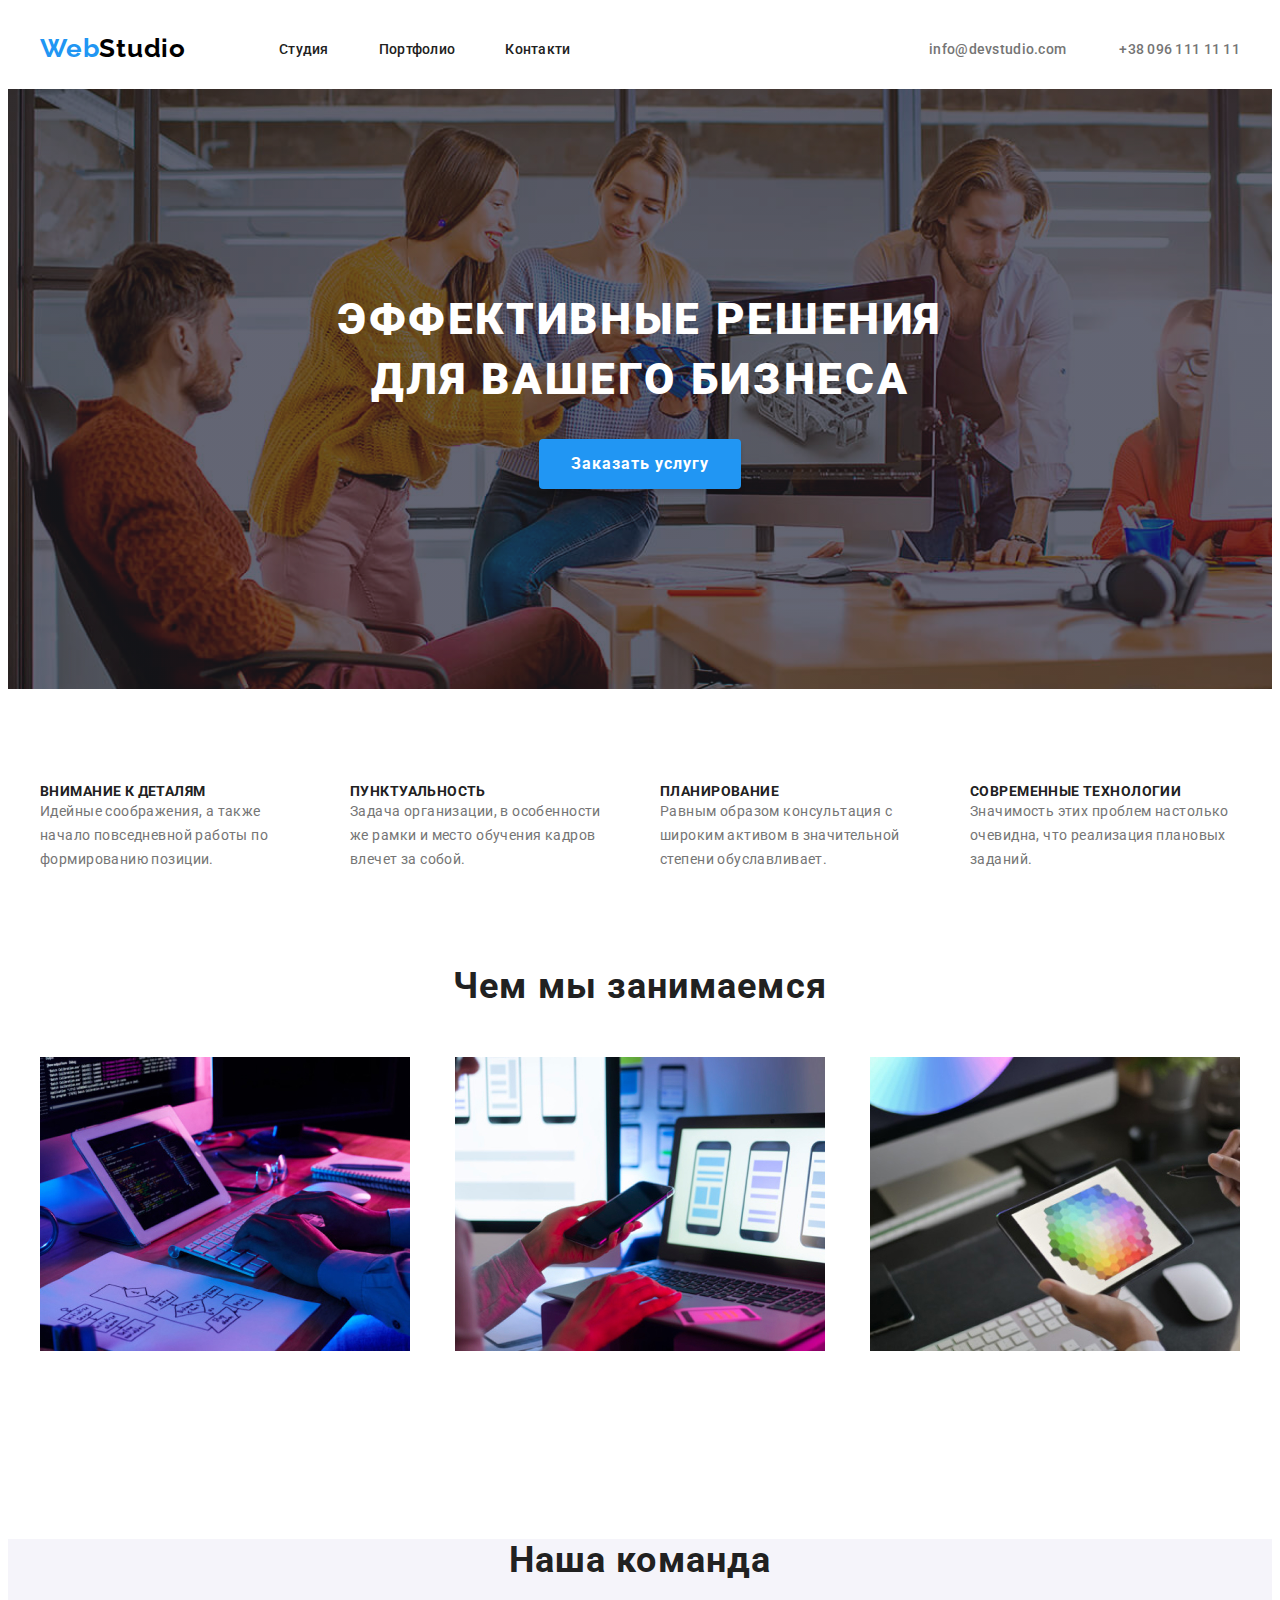
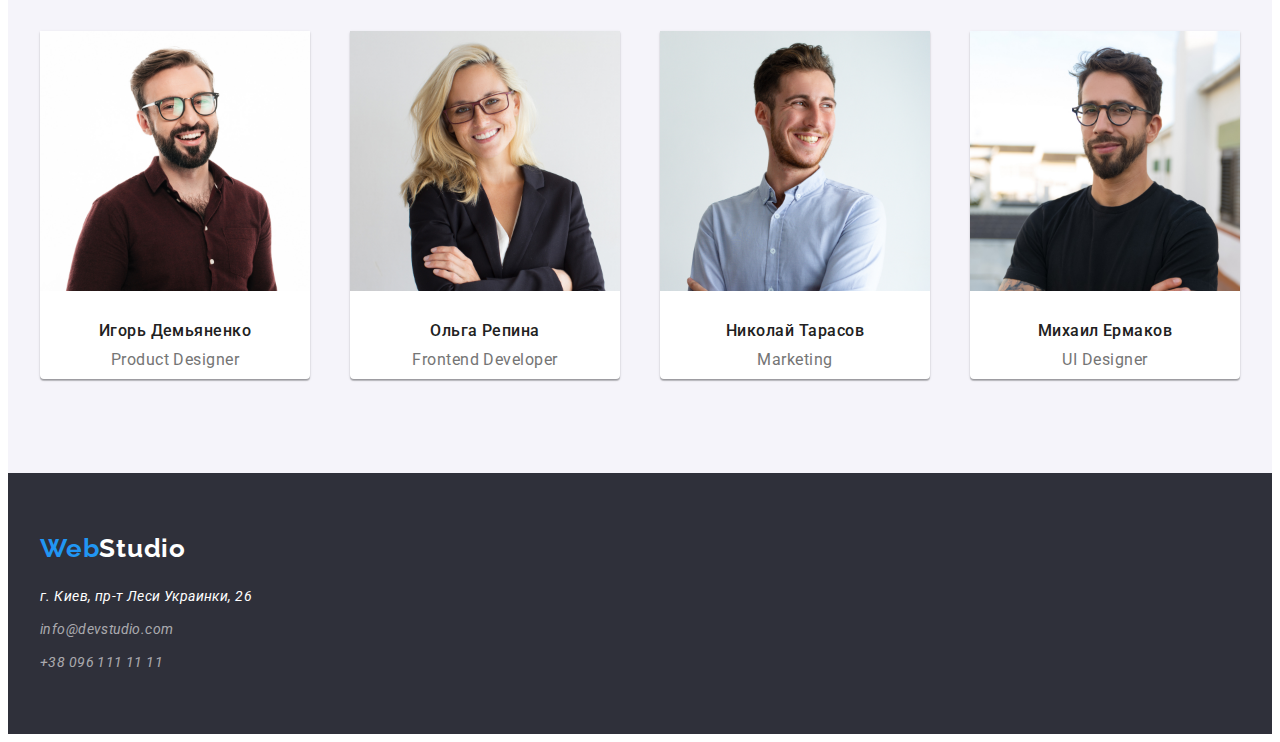
==== index.html @ cb195634 "start" ====
<!DOCTYPE html>
<html lang="ru">
  <head>
    <meta charset="UTF-8" />
    <meta http-equiv="X-UA-Compatible" content="IE=edge" />
    <meta name="viewport" content="width=device-width, initial-scale=1.0" />
    <link rel="preconnect" href="https://fonts.googleapis.com" />
    <link rel="preconnect" href="https://fonts.gstatic.com" crossorigin />
    <link
      href="https://fonts.googleapis.com/css2?family=Raleway:wght@700&family=Roboto:wght@400;500;700;900&display=swap"
      rel="stylesheet"
    />
    <link
      rel="stylesheet"
      href="https://cdnjs.cloudflare.com/ajax/libs/modern-normalize/1.1.0/modern-normalize.min.css"
      integrity="sha512-wpPYUAdjBVSE4KJnH1VR1HeZfpl1ub8YT/NKx4PuQ5NmX2tKuGu6U/JRp5y+Y8XG2tV+wKQpNHVUX03MfMFn9Q=="
      crossorigin="anonymous"
      referrerpolicy="no-referrer"
    />
    <link rel="stylesheet" href="./сss/style.css" />

    <title>WebStudio</title>
  </head>
  <body>
    <header class="header">
      <!--шапка-->
      <div class="container header-container">
        <a class="link logo-header" href="./">Web<span class="logo-header-txt">Studio</span></a>
        <nav class="nav">
          <ul class="header-list list">
            <li class="header-item"><a class="link header-link" href="">Студия</a></li>
            <li class="header-item">
              <a class="link header-link" href="./portfolio.html">Портфолио</a>
            </li>
            <li class="header-item"><a class="link header-link" href="">Контакти</a></li>
          </ul>
        </nav>
        <div class="header-contact">
          <a class="link contact-link" href="mailto:info@devstudio.com">info@devstudio.com</a>
          <a class="link contact-link header-tel" href="tel:+380961111111">+38 096 111 11 11</a>
        </div>
      </div>
    </header>

    <main>
      <section class="hero-section">
        <div class="container hero-conteiner">
          <!--Секция герой-->
          <div class="hero">
            <h1 class="hero-title">Эффективные решения для вашего бизнеса</h1>
            <button class="hero-btn" type="button">Заказать услугу</button>
          </div>
        </div>
      </section>
      <section class="benefits">
        <div class="container">
          <h2 class="title-none">Наши преймущества</h2>
          <ul class="list benefits-list">
            <li class="benefits-item">
              <h3 class="benefits-title">Внимание к деталям</h3>
              <p class="benefits-text">
                Идейные соображения, а также начало повседневной работы по формированию позиции.
              </p>
            </li>
            <li class="benefits-item">
              <h3 class="benefits-title">Пунктуальность</h3>
              <p class="benefits-text">
                Задача организации, в особенности же рамки и место обучения кадров влечет за собой.
              </p>
            </li>
            <li class="benefits-item">
              <h3 class="benefits-title">Планирование</h3>
              <p class="benefits-text">
                Равным образом консультация с широким активом в значительной степени обуславливает.
              </p>
            </li>
            <li class="benefits-item">
              <h3 class="benefits-title">Современные технологии</h3>
              <p class="benefits-text">
                Значимость этих проблем настолько очевидна, что реализация плановых заданий.
              </p>
            </li>
          </ul>
        </div>
      </section>
      <section class="work">
        <div class="container">
          <h2 class="work-title">Чем мы занимаемся</h2>
          <ul class="list work-list">
            <li class="work-item">
              <img
                class="work-img"
                src="./images/img1.jpg"
                alt="Человек пишет код в vccode"
                width="370"
              />
            </li>
            <li class="work-item">
              <img
                class="work-img"
                src="./images/img2.jpg"
                alt="Человек разрабатывает приложение на мобильный"
                width="370"
              />
            </li>
            <li class="work-item">
              <img
                class="work-img"
                src="./images/img3.jpg"
                alt="Работа с фильтрами текста на планшете"
                width="370"
              />
            </li>
          </ul>
        </div>
      </section>
      <section class="team-section">
        <div class="container">
          <div class="team">
            <h2 class="team-title">Наша команда</h2>
            <ul class="list team-list">
              <li class="team-item">
                <img
                  class="team-img"
                  src="./images/developer1.jpg"
                  alt="фото разработчика Игоря Демяненко"
                  width="270"
                />
                <h3 class="team-name">Игорь Демьяненко</h3>
                <p class="team-text" lang="en">Product Designer</p>
              </li>
              <li class="team-item">
                <img
                  class="team-img"
                  src="./images/developer2.jpg"
                  alt="фото разработчика Ольга Репина"
                  width="270"
                />
                <h3 class="team-name">Ольга Репина</h3>
                <p class="team-text" lang="en">Frontend Developer</p>
              </li>
              <li class="team-item">
                <img
                  class="team-img"
                  src="./images/developer3.jpg"
                  alt="фото разработчика Николай Тарасов"
                  width="270"
                />
                <h3 class="team-name">Николай Тарасов</h3>
                <p class="team-text" lang="en">Marketing</p>
              </li>
              <li class="team-item">
                <img
                  class="team-img"
                  src="./images/developer4.jpg"
                  alt="фото разработчика Михаил Ермаков"
                  width="270"
                />
                <h3 class="team-name">Михаил Ермаков</h3>
                <p class="team-text" lang="en">UI Designer</p>
              </li>
            </ul>
          </div>
        </div>
      </section>
    </main>

    <footer class="footer">
      <!--Подвал-->

      <div class="container footer-section">
        <a class="link logo-footer" href="./">Web<span class="logo-footer-txt">Studio</span></a>
        <address class="footer-address">
          <ul class="list">
            <li class="footer-item">
              <a class="link footer-address" href="https://goo.gl/maps/eRhtbeqoYX9sedARA"
                >г. Киев, пр-т Леси Украинки, 26</a
              >
            </li>
            <li class="footer-item">
              <a class="link footer-contact-link" href="">info@devstudio.com</a>
            </li>
            <li class="footer-item">
              <a class="link footer-contact-link" href="tel:+380961111111">+38 096 111 11 11</a>
            </li>
          </ul>
        </address>
      </div>
    </footer>
  </body>
</html>
---- сss/style.css ----
/* Змінні старт */
:root {
    /* fonts */
    --main-font: "roboto";
    --logo-font: "Raleway";
    /* text colors */

    --black-color-txt: #000000;
    --accent-color-txt: #2196F3;
    --main-color-txt: #757575;
    --white-color-txt: #FFFFFF;
    --second-color-txt: #212121;

    /* bg colors */
    --dark-bg-color: #2F303A;
    --light-bg-color: #F5F4FA;

    /* others */
--gradient-hero: rgba(47, 48, 58, 0.4);
}


/* Змінні стоп */


body {
    font-family: var(--main-font), sans-serif;
    font-size: 14px;
    line-height: calc(24/14);
    color: #757575;
}

h1,
h2,
h3,
h4,
p {
    margin: 0;
}

img {
    display: block;
    max-width: 100%;
    height: auto;

}


/* common style start */
.container {
    max-width: 1200px;
    padding-left: 15px;
    padding-right: 15px;
    margin-left: auto;
    margin-right: auto;

    /* outline: 1px solid red; */
}

.link {
    text-decoration: none;
}

.list {
    list-style: none;
    margin: 0;
    padding: 0;
}

/* common style end */

/* logo */
.logo-header {
    font-family: var(--logo-font);
    font-style: normal;
    font-weight: 700;
    font-size: 26px;
    line-height: calc(31/26);
    letter-spacing: 0.03em;
    color: var(--accent-color-txt);
    margin-right: 93px;
    padding-top: 25px;
    padding-bottom: 25px;
    ;
}

.logo-header-txt {
    color: var(--black-color-txt);
}



/* header */


.header-link {
    font-weight: 500;
    font-size: 14px;
    line-height: calc(16/14);
    letter-spacing: 0.02em;
    color: var(--second-color-txt);
}

.header-link:hover,
.header-link:focus {
    color: var(--accent-color-txt);
    cursor: pointer;
}

.contact-link {
    font-weight: 500;
    font-size: 14px;
    line-height: calc(16/14);
    letter-spacing: 0.02em;
    color: var(--main-color-txt);
}

.contact-link:hover,
.contact-link:focus {
    color: var(--accent-color-txt);
}

.header-container {
    display: flex;
    align-items: center;

}

.header-list {
    display: flex;
    padding-left: 0;
}

.header-item:not(:last-child) {
    margin-right: 50px;
}

.header-contact {
    margin-left: auto;
}

.header-tel {
    margin-left: 50px;
}

/* hero */
.hero-section {
   background-image: linear-gradient(var(--gradient-hero), var(--gradient-hero)),
   url("../images/hero-bg.png")
}



.hero {
    display: flex;
    flex-direction: column;
    align-items: center;
    padding-top: 200px;
    padding-bottom: 200px;

}

.hero-title {
    font-weight: 900;
    font-size: 44px;
    line-height: calc(60/44);
    text-align: center;
    letter-spacing: 0.06em;
    text-transform: uppercase;
    color: #FFFFFF;
    width: 696px;
    padding-bottom: 30px;
}

.hero-btn {
    font-family: inherit;
    font-weight: 700;
    font-size: 16px;
    line-height: calc(30/16);
    display: flex;
    align-items: center;
    text-align: center;
    letter-spacing: 0.06em;
    color: var(--white-color-txt);
    background-color: var(--accent-color-txt);
    box-shadow: 0px 4px 4px rgba(0, 0, 0, 0.15);
    border-radius: 4px;
    cursor: pointer;
    padding: 10px 32px;
    border: none;
}

.hero-btn:hover,
.hero-btn:focus {
    background: #188CE8;
}

/* benefits section */

.title-none {
    display: none;
}

.benefits-title {
    font-weight: 700;
    font-size: 14px;
    line-height: calc(16/14);
    letter-spacing: 0.03em;
    text-transform: uppercase;
    color: var(--second-color-txt);
}

.benefits-text {
    font-weight: 400;
    font-size: 14px;
    line-height: calc(24/14);
    letter-spacing: 0.03em;
    color: var(--main-color-txt);
}

.benefits-list {
    display: flex;
    padding-top: 94px;
    padding-bottom: 94px;
    justify-content: space-between;
}

.benefits-item {
    max-width: 270px;


}

/* section work */

.work-title {
    font-weight: 700;
    font-size: 36px;
    line-height: calc(42/36);
    text-align: center;
    letter-spacing: 0.03em;
    color: var(--second-color-txt);
    padding-bottom: 50px;
}

.work-list {
    display: flex;
    justify-content: space-between;
}

.work {
    margin-bottom: 188px;
}




/* team */


.team-section {
    background-color: var(--light-bg-color);

}

.team-item {
    background: var(--white-color-txt);
    box-shadow: 0px 1px 3px rgba(0, 0, 0, 0.12), 0px 1px 1px rgba(0, 0, 0, 0.14), 0px 2px 1px rgba(0, 0, 0, 0.2);
    border-radius: 0px 0px 4px 4px;
}

.team-title {
    font-weight: 700;
    font-size: 36px;
    line-height: calc(42/36);
    text-align: center;
    letter-spacing: 0.03em;
    color: var(--second-color-txt);
    margin-top: 94px;
    margin-bottom: 50px;
}

.team-name {
    font-weight: 500;
    font-size: 16px;
    line-height: calc(19/16);
    text-align: center;
    letter-spacing: 0.03em;
    color: var(--second-color-txt);
    margin-bottom: 10px;
}



.team-text {
    font-weight: 400;
    font-size: 16px;
    line-height: calc(19/16);
    text-align: center;
    letter-spacing: 0.03em;
    color: var(--main-color-txt);
    margin-bottom: 10px;
}

.team-list {
    display: flex;
    justify-content: space-between;
    padding-bottom: 94px;
}

.team-img {
    margin-bottom: 30px;
}


/* footer */
.footer {
    background-color: var(--dark-bg-color)
}

.footer-section {
    background-color: var(--dark-bg-color);
    display: flex;
    flex-direction: column;
    width: 100%;
}

.logo-footer-txt {
    color: var(--white-color-txt);

}

.logo-footer {
    font-family: var(--logo-font);
    font-weight: 700;
    font-size: 26px;
    line-height: calc(31/26);
    letter-spacing: 0.03em;
    color: var(--accent-color-txt);
    padding-top: 60px;
    padding-bottom: 20px;
}

.footer-address {
    font-weight: 400;
    font-size: 14px;
    line-height: calc(24/14);
    letter-spacing: 0.03em;
    color: var(--white-color-txt);
    padding-bottom: 60px;
}

.footer-contact-link {
    font-weight: 400;
    font-size: 14px;
    line-height: calc(24/14);
    letter-spacing: 0.03em;
    color: rgba(255, 255, 255, 0.6);
}

.footer-item:not(:last-child) {
    margin-bottom: 9px;
}

/* btn */

.btn-portf {
    font-family: inherit;
    font-weight: 500;
    font-size: 16px;
    line-height: calc(26/16);
    text-align: center;
    letter-spacing: 0.03em;
    color: var(--second-color-txt);
    cursor: pointer;
    border: none;
    background: var(--light-bg-color);
    border-radius: 4px;
    padding: 6px 22px;
}

.btn-portf:hover,
.btn-portf:focus {
    background-color: var(--accent-color-txt);
    color: var(--white-color-txt);
    box-shadow: 0px 3px 1px rgba(0, 0, 0, 0.1), 0px 1px 2px rgba(0, 0, 0, 0.08), 0px 2px 2px rgba(0, 0, 0, 0.12);
}

/* portfolio section */

.portf-title {
    font-weight: 700;
    font-size: 18px;
    line-height: calc(36/18);
    letter-spacing: 0.06em;
    color: var(--second-color-txt);
}

.portf-text {
    font-weight: 400;
    font-size: 16px;
    line-height: calc(30/16);
    letter-spacing: 0.03em;
    color: var(--main-color-txt);
}

.menu-btn-list {
    display: flex;
    justify-content: center;
    margin-top: 99px;
    margin-bottom: 50px;
}

.menu-btn-item:not(:last-child) {
    margin-right: 8px;
}

.portf-list {
    display: flex;
    flex-wrap: wrap;
    justify-content: space-between;
    row-gap: 29px;
    margin-bottom: 94px;
}

.portf-item:hover,
.portf-item:focus {
    background: #FFFFFF;
    border: 1px solid #EEEEEE;
    box-shadow: 0px 1px 1px rgba(0, 0, 0, 0.12), 0px 4px 4px rgba(0, 0, 0, 0.06), 1px 4px 6px rgba(0, 0, 0, 0.16);
}

.portf-img {
    max-width: 100%;
}
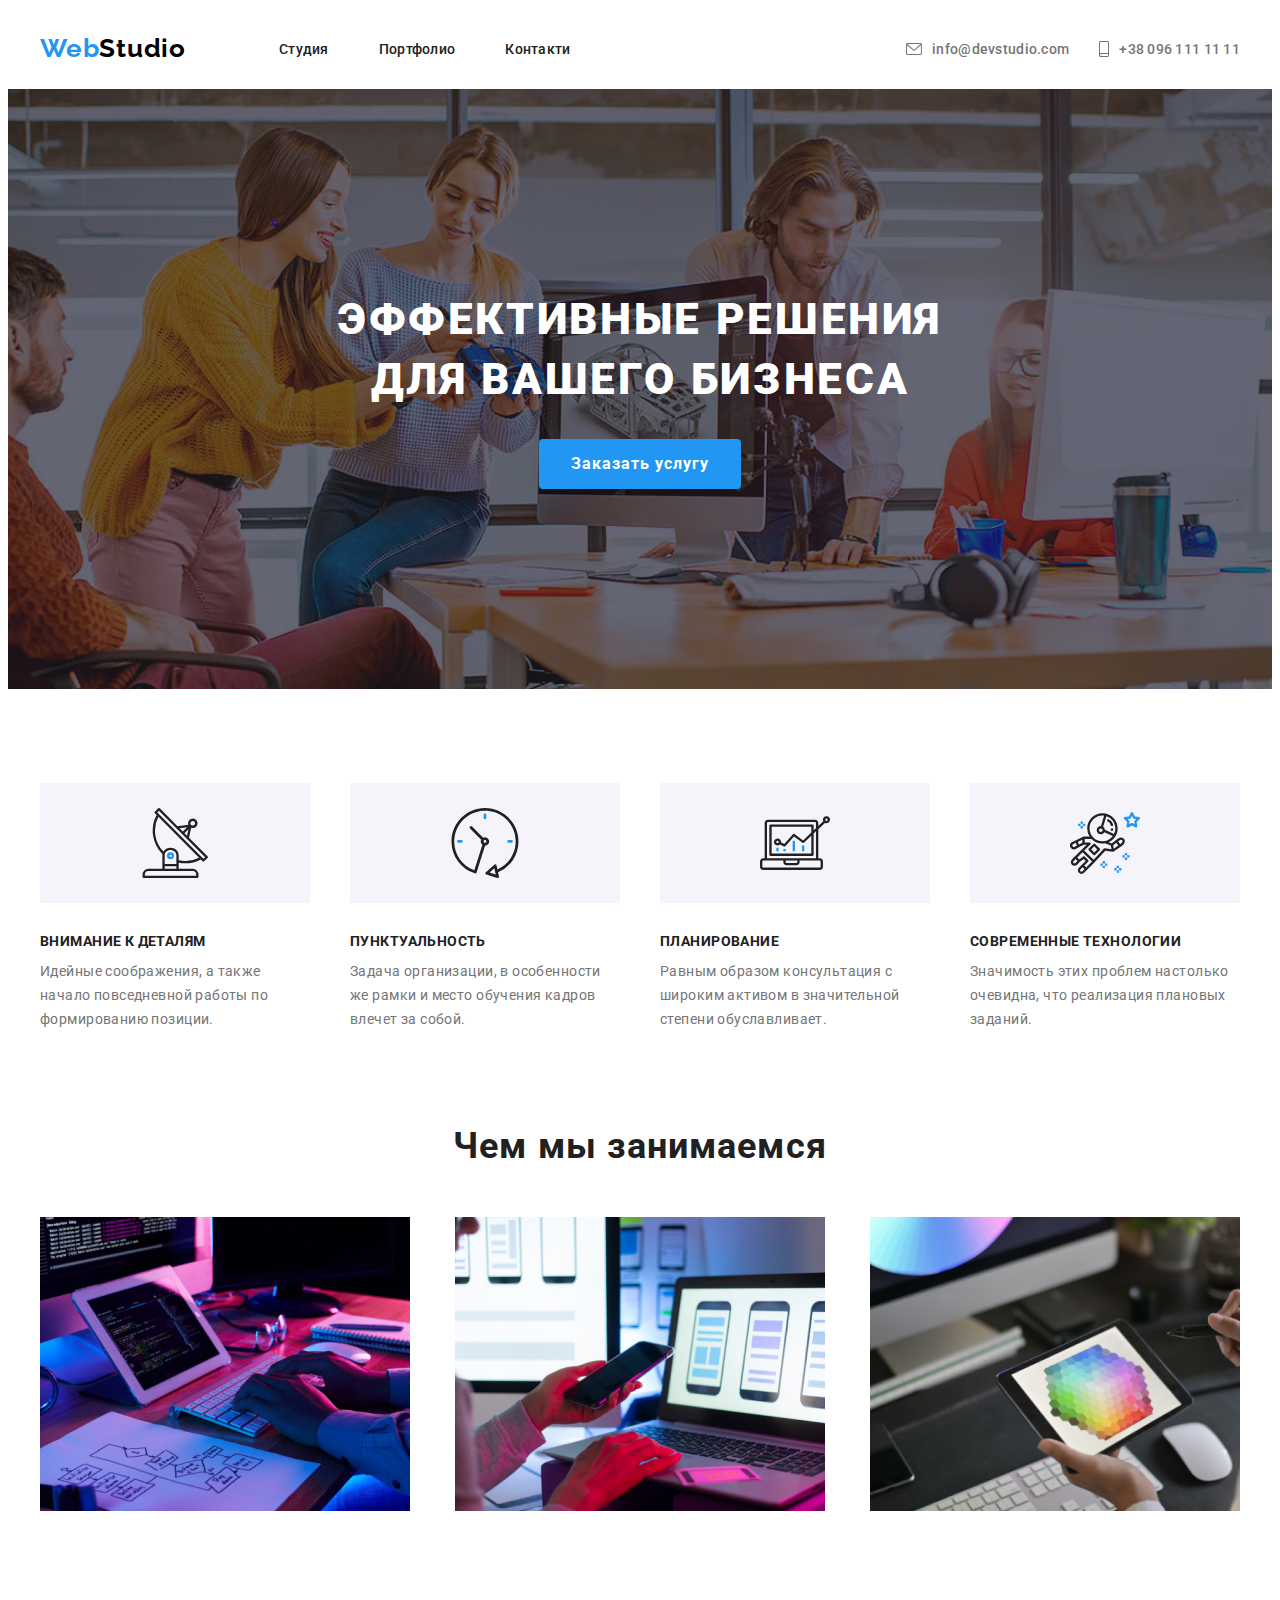
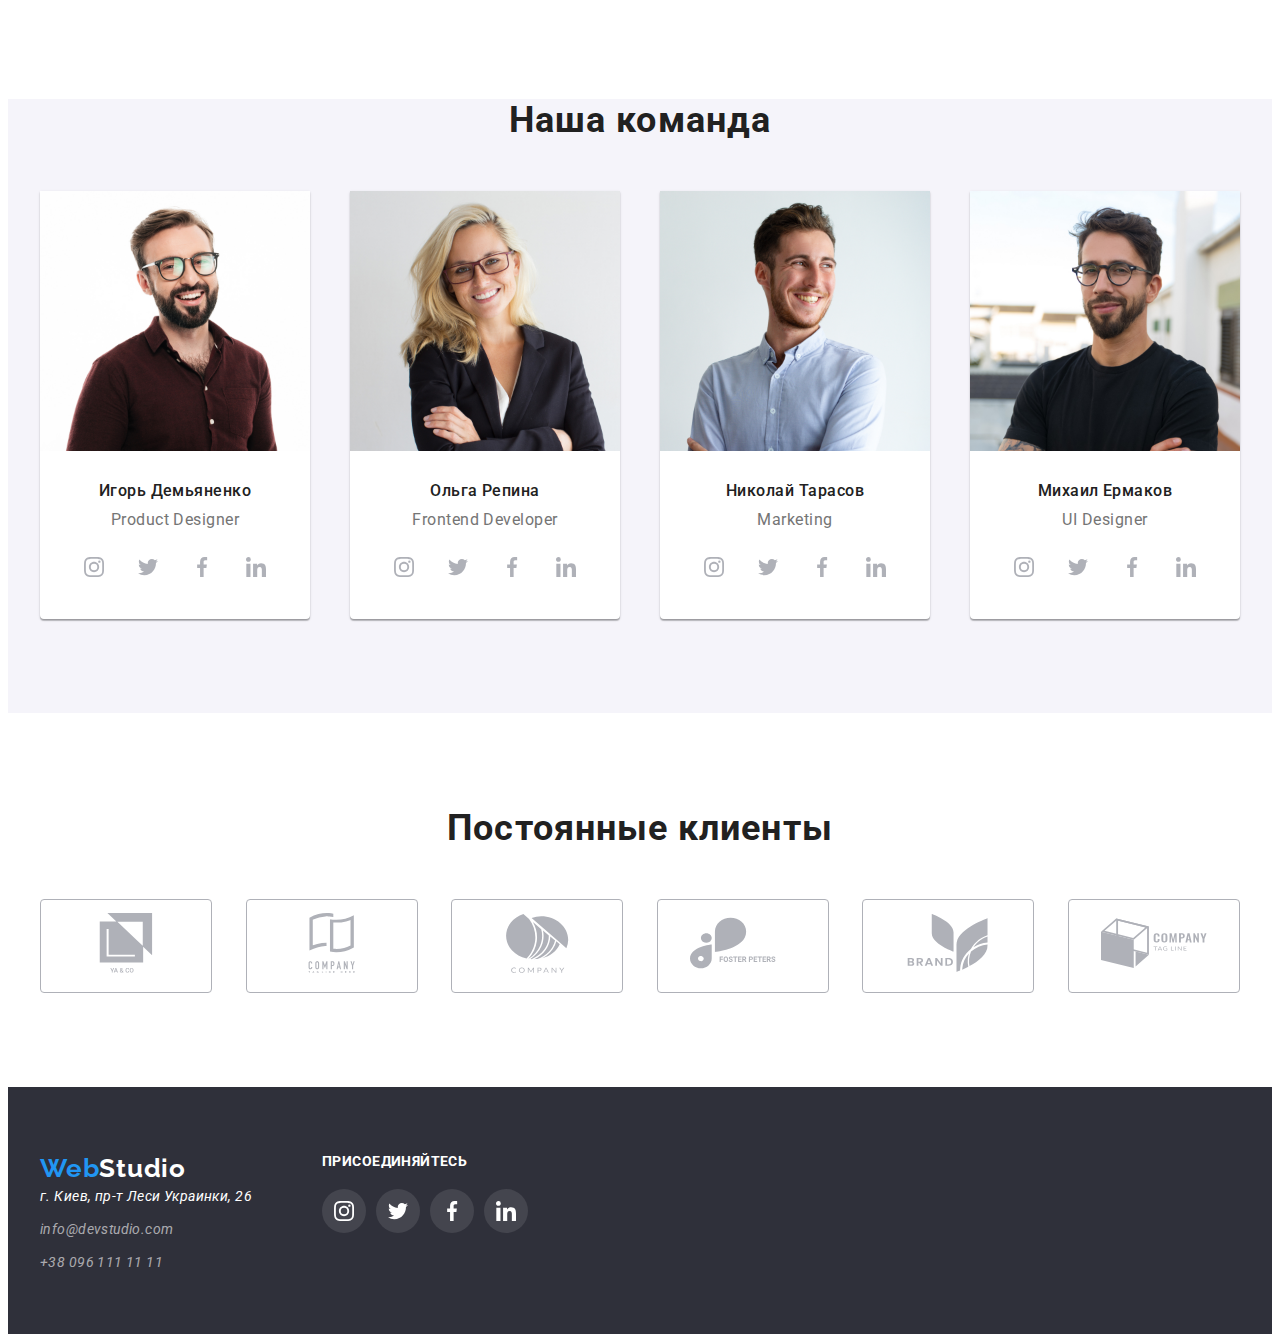
==== commit 86b44ad6: "finish" ====
--- a/index.html
+++ b/index.html
@@ -36,8 +36,18 @@
           </ul>
         </nav>
         <div class="header-contact">
-          <a class="link contact-link" href="mailto:info@devstudio.com">info@devstudio.com</a>
-          <a class="link contact-link header-tel" href="tel:+380961111111">+38 096 111 11 11</a>
+          <a class="link contact-link" href="mailto:info@devstudio.com">
+            <svg class="icon-contact" width="16px" height="12px">
+              <use href="./images/icons.svg.svg#icon-mail"></use>
+            </svg>
+            info@devstudio.com</a
+          >
+          <a class="link contact-link header-tel" href="tel:+380961111111">
+            <svg class="icon-contact" width="10" height="16">
+              <use href="./images/icons.svg.svg#icon-phone"></use>
+            </svg>
+            +38 096 111 11 11</a
+          >
         </div>
       </div>
     </header>
@@ -57,24 +67,44 @@
           <h2 class="title-none">Наши преймущества</h2>
           <ul class="list benefits-list">
             <li class="benefits-item">
+              <div class="icon-benefits-conteiner">
+                <svg class="icon-benefits" width="70" height="70">
+                  <use href="./images/icons.svg.svg#icon-sputnik"></use>
+                </svg>
+              </div>
               <h3 class="benefits-title">Внимание к деталям</h3>
               <p class="benefits-text">
                 Идейные соображения, а также начало повседневной работы по формированию позиции.
               </p>
             </li>
             <li class="benefits-item">
+              <div class="icon-benefits-conteiner">
+                <svg class="icon-benefits" width="70" height="70">
+                  <use href="./images/icons.svg.svg#icon-clock"></use>
+                </svg>
+              </div>
               <h3 class="benefits-title">Пунктуальность</h3>
               <p class="benefits-text">
                 Задача организации, в особенности же рамки и место обучения кадров влечет за собой.
               </p>
             </li>
             <li class="benefits-item">
+              <div class="icon-benefits-conteiner">
+                <svg class="icon-benefits" width="70" height="70">
+                  <use href="./images/icons.svg.svg#icon-diagram"></use>
+                </svg>
+              </div>
               <h3 class="benefits-title">Планирование</h3>
               <p class="benefits-text">
                 Равным образом консультация с широким активом в значительной степени обуславливает.
               </p>
             </li>
             <li class="benefits-item">
+              <div class="icon-benefits-conteiner">
+                <svg class="icon-benefits" width="70" height="70">
+                  <use href="./images/icons.svg.svg#icon-astronaut"></use>
+                </svg>
+              </div>
               <h3 class="benefits-title">Современные технологии</h3>
               <p class="benefits-text">
                 Значимость этих проблем настолько очевидна, что реализация плановых заданий.
@@ -128,6 +158,60 @@
                 />
                 <h3 class="team-name">Игорь Демьяненко</h3>
                 <p class="team-text" lang="en">Product Designer</p>
+                <ul class="list teamcard-social-list">
+                  <li class="teamcard-item">
+                    <a
+                      class="teamcard-link link"
+                      href=""
+                      target="_blank"
+                      rel="noopener noreferrer"
+                      aria-label="instagram"
+                    >
+                      <svg class="teamcard-icon" width="20" height="20">
+                        <use href="./images/icons.svg.svg#icon-instagram"></use>
+                      </svg>
+                    </a>
+                  </li>
+                  <li class="teamcard-item">
+                    <a
+                      class="teamcard-link link"
+                      href=""
+                      target="_blank"
+                      rel="noopener noreferrer"
+                      aria-label="twitter"
+                    >
+                      <svg class="teamcard-icon" width="20" height="20">
+                        <use href="./images/icons.svg.svg#icon-twitter"></use>
+                      </svg>
+                    </a>
+                  </li>
+                  <li class="teamcard-item">
+                    <a
+                      class="teamcard-link link"
+                      href=""
+                      target="_blank"
+                      rel="noopener noreferrer"
+                      aria-label="facebook"
+                    >
+                      <svg class="teamcard-icon" width="20" height="20">
+                        <use href="./images/icons.svg.svg#icon-facebook"></use>
+                      </svg>
+                    </a>
+                  </li>
+                  <li class="teamcard-item">
+                    <a
+                      class="teamcard-link link"
+                      href=""
+                      target="_blank"
+                      rel="noopener noreferrer"
+                      aria-label="linkedin"
+                    >
+                      <svg class="teamcard-icon" width="20" height="20">
+                        <use href="./images/icons.svg.svg#icon-linkedin"></use>
+                      </svg>
+                    </a>
+                  </li>
+                </ul>
               </li>
               <li class="team-item">
                 <img
@@ -138,6 +222,60 @@
                 />
                 <h3 class="team-name">Ольга Репина</h3>
                 <p class="team-text" lang="en">Frontend Developer</p>
+                <ul class="list teamcard-social-list">
+                  <li class="teamcard-item">
+                    <a
+                      class="teamcard-link link"
+                      href=""
+                      target="_blank"
+                      rel="noopener noreferrer"
+                      aria-label="instagram"
+                    >
+                      <svg class="teamcard-icon" width="20" height="20">
+                        <use href="./images/icons.svg.svg#icon-instagram"></use>
+                      </svg>
+                    </a>
+                  </li>
+                  <li class="teamcard-item">
+                    <a
+                      class="teamcard-link link"
+                      href=""
+                      target="_blank"
+                      rel="noopener noreferrer"
+                      aria-label="twitter"
+                    >
+                      <svg class="teamcard-icon" width="20" height="20">
+                        <use href="./images/icons.svg.svg#icon-twitter"></use>
+                      </svg>
+                    </a>
+                  </li>
+                  <li class="teamcard-item">
+                    <a
+                      class="teamcard-link link"
+                      href=""
+                      target="_blank"
+                      rel="noopener noreferrer"
+                      aria-label="facebook"
+                    >
+                      <svg class="teamcard-icon" width="20" height="20">
+                        <use href="./images/icons.svg.svg#icon-facebook"></use>
+                      </svg>
+                    </a>
+                  </li>
+                  <li class="teamcard-item">
+                    <a
+                      class="teamcard-link link"
+                      href=""
+                      target="_blank"
+                      rel="noopener noreferrer"
+                      aria-label="linkedin"
+                    >
+                      <svg class="teamcard-icon" width="20" height="20">
+                        <use href="./images/icons.svg.svg#icon-linkedin"></use>
+                      </svg>
+                    </a>
+                  </li>
+                </ul>
               </li>
               <li class="team-item">
                 <img
@@ -148,6 +286,60 @@
                 />
                 <h3 class="team-name">Николай Тарасов</h3>
                 <p class="team-text" lang="en">Marketing</p>
+                <ul class="list teamcard-social-list">
+                  <li class="teamcard-item">
+                    <a
+                      class="teamcard-link link"
+                      href=""
+                      target="_blank"
+                      rel="noopener noreferrer"
+                      aria-label="instagram"
+                    >
+                      <svg class="teamcard-icon" width="20" height="20">
+                        <use href="./images/icons.svg.svg#icon-instagram"></use>
+                      </svg>
+                    </a>
+                  </li>
+                  <li class="teamcard-item">
+                    <a
+                      class="teamcard-link link"
+                      href=""
+                      target="_blank"
+                      rel="noopener noreferrer"
+                      aria-label="twitter"
+                    >
+                      <svg class="teamcard-icon" width="20" height="20">
+                        <use href="./images/icons.svg.svg#icon-twitter"></use>
+                      </svg>
+                    </a>
+                  </li>
+                  <li class="teamcard-item">
+                    <a
+                      class="teamcard-link link"
+                      href=""
+                      target="_blank"
+                      rel="noopener noreferrer"
+                      aria-label="facebook"
+                    >
+                      <svg class="teamcard-icon" width="20" height="20">
+                        <use href="./images/icons.svg.svg#icon-facebook"></use>
+                      </svg>
+                    </a>
+                  </li>
+                  <li class="teamcard-item">
+                    <a
+                      class="teamcard-link link"
+                      href=""
+                      target="_blank"
+                      rel="noopener noreferrer"
+                      aria-label="linkedin"
+                    >
+                      <svg class="teamcard-icon" width="20" height="20">
+                        <use href="./images/icons.svg.svg#icon-linkedin"></use>
+                      </svg>
+                    </a>
+                  </li>
+                </ul>
               </li>
               <li class="team-item">
                 <img
@@ -158,9 +350,112 @@
                 />
                 <h3 class="team-name">Михаил Ермаков</h3>
                 <p class="team-text" lang="en">UI Designer</p>
+                <ul class="list teamcard-social-list">
+                  <li class="teamcard-item">
+                    <a
+                      class="teamcard-link link"
+                      href=""
+                      target="_blank"
+                      rel="noopener noreferrer"
+                      aria-label="instagram"
+                    >
+                      <svg class="teamcard-icon" width="20" height="20">
+                        <use href="./images/icons.svg.svg#icon-instagram"></use>
+                      </svg>
+                    </a>
+                  </li>
+                  <li class="teamcard-item">
+                    <a
+                      class="teamcard-link link"
+                      href=""
+                      target="_blank"
+                      rel="noopener noreferrer"
+                      aria-label="twitter"
+                    >
+                      <svg class="teamcard-icon" width="20" height="20">
+                        <use href="./images/icons.svg.svg#icon-twitter"></use>
+                      </svg>
+                    </a>
+                  </li>
+                  <li class="teamcard-item">
+                    <a
+                      class="teamcard-link link"
+                      href=""
+                      target="_blank"
+                      rel="noopener noreferrer"
+                      aria-label="facebook"
+                    >
+                      <svg class="teamcard-icon" width="20" height="20">
+                        <use href="./images/icons.svg.svg#icon-facebook"></use>
+                      </svg>
+                    </a>
+                  </li>
+                  <li class="teamcard-item">
+                    <a
+                      class="teamcard-link link"
+                      href=""
+                      target="_blank"
+                      rel="noopener noreferrer"
+                      aria-label="linkedin"
+                    >
+                      <svg class="teamcard-icon" width="20" height="20">
+                        <use href="./images/icons.svg.svg#icon-linkedin"></use>
+                      </svg>
+                    </a>
+                  </li>
+                </ul>
               </li>
             </ul>
           </div>
+        </div>
+      </section>
+      <section class="clients-section">
+        <div class="container">
+          <h2 class="clients-title">Постоянные клиенты</h2>
+          <ul class="clients-list list">
+            <li class="clients-item">
+              <a class="clients-link link" href="" target="_blank" rel="noopener noreferrer">
+                <svg class="clients-icon" width="106" height="60">
+                  <use href="./images/icons.svg.svg#icon-group1"></use>
+                </svg>
+              </a>
+            </li>
+            <li class="clients-item">
+              <a class="clients-link link" href="" target="_blank" rel="noopener noreferrer">
+                <svg class="clients-icon" width="106" height="60">
+                  <use href="./images/icons.svg.svg#icon-group2"></use>
+                </svg>
+              </a>
+            </li>
+            <li class="clients-item">
+              <a class="clients-link link" href="" target="_blank" rel="noopener noreferrer">
+                <svg class="clients-icon" width="106" height="60">
+                  <use href="./images/icons.svg.svg#icon-group3"></use>
+                </svgw>
+              </a>
+            </li>
+            <li class="clients-item">
+              <a class="clients-link link" href="" target="_blank" rel="noopener noreferrer">
+                <svg class="clients-icon" width="106" height="60">
+                  <use href="./images/icons.svg.svg#icon-group4"></use>
+                </svg>
+              </a>
+            </li>
+            <li class="clients-item">
+              <a class="clients-link link" href="" target="_blank" rel="noopener noreferrer">
+                <svg class="clients-icon" width="106" height="60">
+                  <use href="./images/icons.svg.svg#icon-group5"></use>
+                </svg>
+              </a>
+            </li>
+            <li class="clients-item">
+              <a class="clients-link link" href="" target="_blank" rel="noopener noreferrer">
+                <svg class="clients-icon" width="106" height="60">
+                  <use href="./images/icons.svg.svg#icon-group6"></use>
+                </svg>
+              </a>
+            </li>
+          </ul>
         </div>
       </section>
     </main>
@@ -169,6 +464,7 @@
       <!--Подвал-->
 
       <div class="container footer-section">
+       <div class="footer-info">
         <a class="link logo-footer" href="./">Web<span class="logo-footer-txt">Studio</span></a>
         <address class="footer-address">
           <ul class="list">
@@ -185,6 +481,64 @@
             </li>
           </ul>
         </address>
+        </div>
+        <div class="footer-conteiner-social">
+        <p class="footer-txt">присоединяйтесь</p>
+          <ul class="list footer-social-list">
+                  <li class="footer-item">
+                    <a
+                      class="footer-link link"
+                      href=""
+                      target="_blank"
+                      rel="noopener noreferrer"
+                      aria-label="instagram"
+                    >
+                      <svg class="footer-icon" width="20" height="20">
+                        <use href="./images/icons.svg.svg#icon-instagram"></use>
+                      </svg>
+                    </a>
+                  </li>
+                  <li class="footer-item">
+                    <a
+                      class="footer-link link"
+                      href=""
+                      target="_blank"
+                      rel="noopener noreferrer"
+                      aria-label="twitter"
+                    >
+                      <svg class="footer-icon" width="20" height="20">
+                        <use href="./images/icons.svg.svg#icon-twitter"></use>
+                      </svg>
+                    </a>
+                  </li>
+                  <li class="footer-item">
+                    <a
+                      class="footer-link link"
+                      href=""
+                      target="_blank"
+                      rel="noopener noreferrer"
+                      aria-label="facebook"
+                    >
+                      <svg class="footer-icon" width="20" height="20">
+                        <use href="./images/icons.svg.svg#icon-facebook"></use>
+                      </svg>
+                    </a>
+                  </li>
+                  <li class="footer-item">
+                    <a
+                      class="footer-link link"
+                      href=""
+                      target="_blank"
+                      rel="noopener noreferrer"
+                      aria-label="linkedin"
+                    >
+                      <svg class="footer-icon" width="20" height="20">
+                        <use href="./images/icons.svg.svg#icon-linkedin"></use>
+                      </svg>
+                    </a>
+                  </li>
+                </ul>
+                </div>
       </div>
     </footer>
   </body>
--- a/сss/style.css
+++ b/сss/style.css
@@ -17,6 +17,7 @@
 
     /* others */
 --gradient-hero: rgba(47, 48, 58, 0.4);
+--icon-color: #AFB1B8;
 }
 
 
@@ -113,6 +114,8 @@
     line-height: calc(16/14);
     letter-spacing: 0.02em;
     color: var(--main-color-txt);
+    display: flex;
+    align-items: center;
 }
 
 .contact-link:hover,
@@ -137,16 +140,33 @@
 
 .header-contact {
     margin-left: auto;
+    display: flex;
 }
 
 .header-tel {
-    margin-left: 50px;
+    margin-left: 30px;
+}
+
+.icon-contact {
+    margin-right: 10px;
+    fill: var(--main-color-txt);
+}
+.contact-link:hover .icon-contact,
+.contact-link:focus .icon-contact {
+    fill: var(--accent-color-txt)
 }
 
 /* hero */
 .hero-section {
    background-image: linear-gradient(var(--gradient-hero), var(--gradient-hero)),
-   url("../images/hero-bg.png")
+   url("../images/hero-bg.png");
+   background-repeat: no-repeat;
+background-position: center;
+padding-top: 200px;
+    padding-bottom: 200px;
+    margin: 0 auto;
+    max-width: 1600px;
+
 }
 
 
@@ -155,8 +175,7 @@
     display: flex;
     flex-direction: column;
     align-items: center;
-    padding-top: 200px;
-    padding-bottom: 200px;
+   
 
 }
 
@@ -208,6 +227,7 @@
     letter-spacing: 0.03em;
     text-transform: uppercase;
     color: var(--second-color-txt);
+    margin-bottom: 10px;
 }
 
 .benefits-text {
@@ -231,6 +251,21 @@
 
 }
 
+.icon-benefits-conteiner {
+    width: 270px;
+ background: var(--light-bg-color);
+ padding-top: 25px;
+ padding-bottom: 25px;
+ margin-bottom: 30px;
+
+}
+
+.icon-benefits {
+    display: block;
+    margin: auto;
+
+}
+
 /* section work */
 
 .work-title {
@@ -260,6 +295,7 @@
 
 .team-section {
     background-color: var(--light-bg-color);
+
 
 }
 
@@ -299,7 +335,7 @@
     text-align: center;
     letter-spacing: 0.03em;
     color: var(--main-color-txt);
-    margin-bottom: 10px;
+    margin-bottom: 16px;
 }
 
 .team-list {
@@ -312,6 +348,98 @@
     margin-bottom: 30px;
 }
 
+.teamcard-social-list {
+    display: flex;
+    margin-bottom: 30px;
+    justify-content: center;
+    column-gap: 10px;
+
+}
+
+.teamcard-icon {
+    fill: var(--icon-color);
+}
+
+
+
+.teamcard-link {
+    display: flex;
+    justify-content: center;
+    align-items: center;
+    width: 44px;
+    height: 44px;
+    border-radius: 50%;
+
+    /* outline: 1px solid red; */
+}
+
+.teamcard-link {
+    background-color: var(--white-color-txt);
+}
+
+
+.teamcard-link:hover,
+.teamcard-link:focus {
+    background-color: var(--accent-color-txt);
+    
+}
+
+.teamcard-link:hover .teamcard-icon,
+.teamcard-link:focus .teamcard-icon {
+    fill: var(--white-color-txt);
+}
+
+
+/* clients */
+
+.clients-title {
+    font-weight: 700;
+        font-size: 36px;
+        line-height: calc(42/36);
+        text-align: center;
+        letter-spacing: 0.03em;
+    color: var(--second-color-txt);
+    margin-bottom: 50px;
+}
+
+.clients-section {
+    margin-top: 94px;
+}
+
+.clients-link {
+
+}
+
+.clients-item {
+    width: 170px;
+    height: 92px;
+    border: 1px solid var(--icon-color);
+        border-radius: 4px;
+        display: flex;
+        justify-content: center;
+        align-items: center;
+}
+
+
+.clients-list {
+    display: flex;
+        justify-content: space-between;
+        margin-bottom: 94px;
+}
+.clients-icon {
+    fill: var(--icon-color);
+}
+
+.clients-link:focus .clients-icon,
+.clients-link:hover .clients-icon {
+    fill: var(--accent-color-txt);
+}
+
+.clients-link:focus .clients-item,
+.clients-link:hover .clients-item {
+    border: 10px solid var(--accent-color-txt);
+        border-radius: 4px;
+}
 
 /* footer */
 .footer {
@@ -321,7 +449,8 @@
 .footer-section {
     background-color: var(--dark-bg-color);
     display: flex;
-    flex-direction: column;
+    padding-top: 66px;
+    
     width: 100%;
 }
 
@@ -360,6 +489,60 @@
 
 .footer-item:not(:last-child) {
     margin-bottom: 9px;
+}
+
+.footer-social-list {
+    display: flex;
+    margin-bottom: 30px;
+    justify-content: center;
+    column-gap: 10px;
+
+}
+
+.footer-icon {
+    fill: var(--white-color-txt);
+}
+
+
+
+.footer-link {
+    display: flex;
+    justify-content: center;
+    align-items: center;
+    width: 44px;
+    height: 44px;
+    border-radius: 50%;
+
+    /* outline: 1px solid red; */
+}
+
+.footer-link {
+background: rgba(255, 255, 255, 0.1);;
+}
+
+
+.footer-link:hover,
+.footer-link:focus {
+    background-color: var(--accent-color-txt);
+
+}
+
+.footer-link:hover .footer-icon,
+.footer-link:focus .footer-icon {
+    fill: var(--white-color-txt);
+}
+.footer-txt {
+    font-weight: 700;
+        font-size: 14px;
+        line-height: calc(16/14);
+        letter-spacing: 0.03em;
+        text-transform: uppercase;
+    color: var(--white-color-txt);
+    margin-bottom: 20px;
+}
+
+.footer-info {
+    margin-right: 70px;
 }
 
 /* btn */
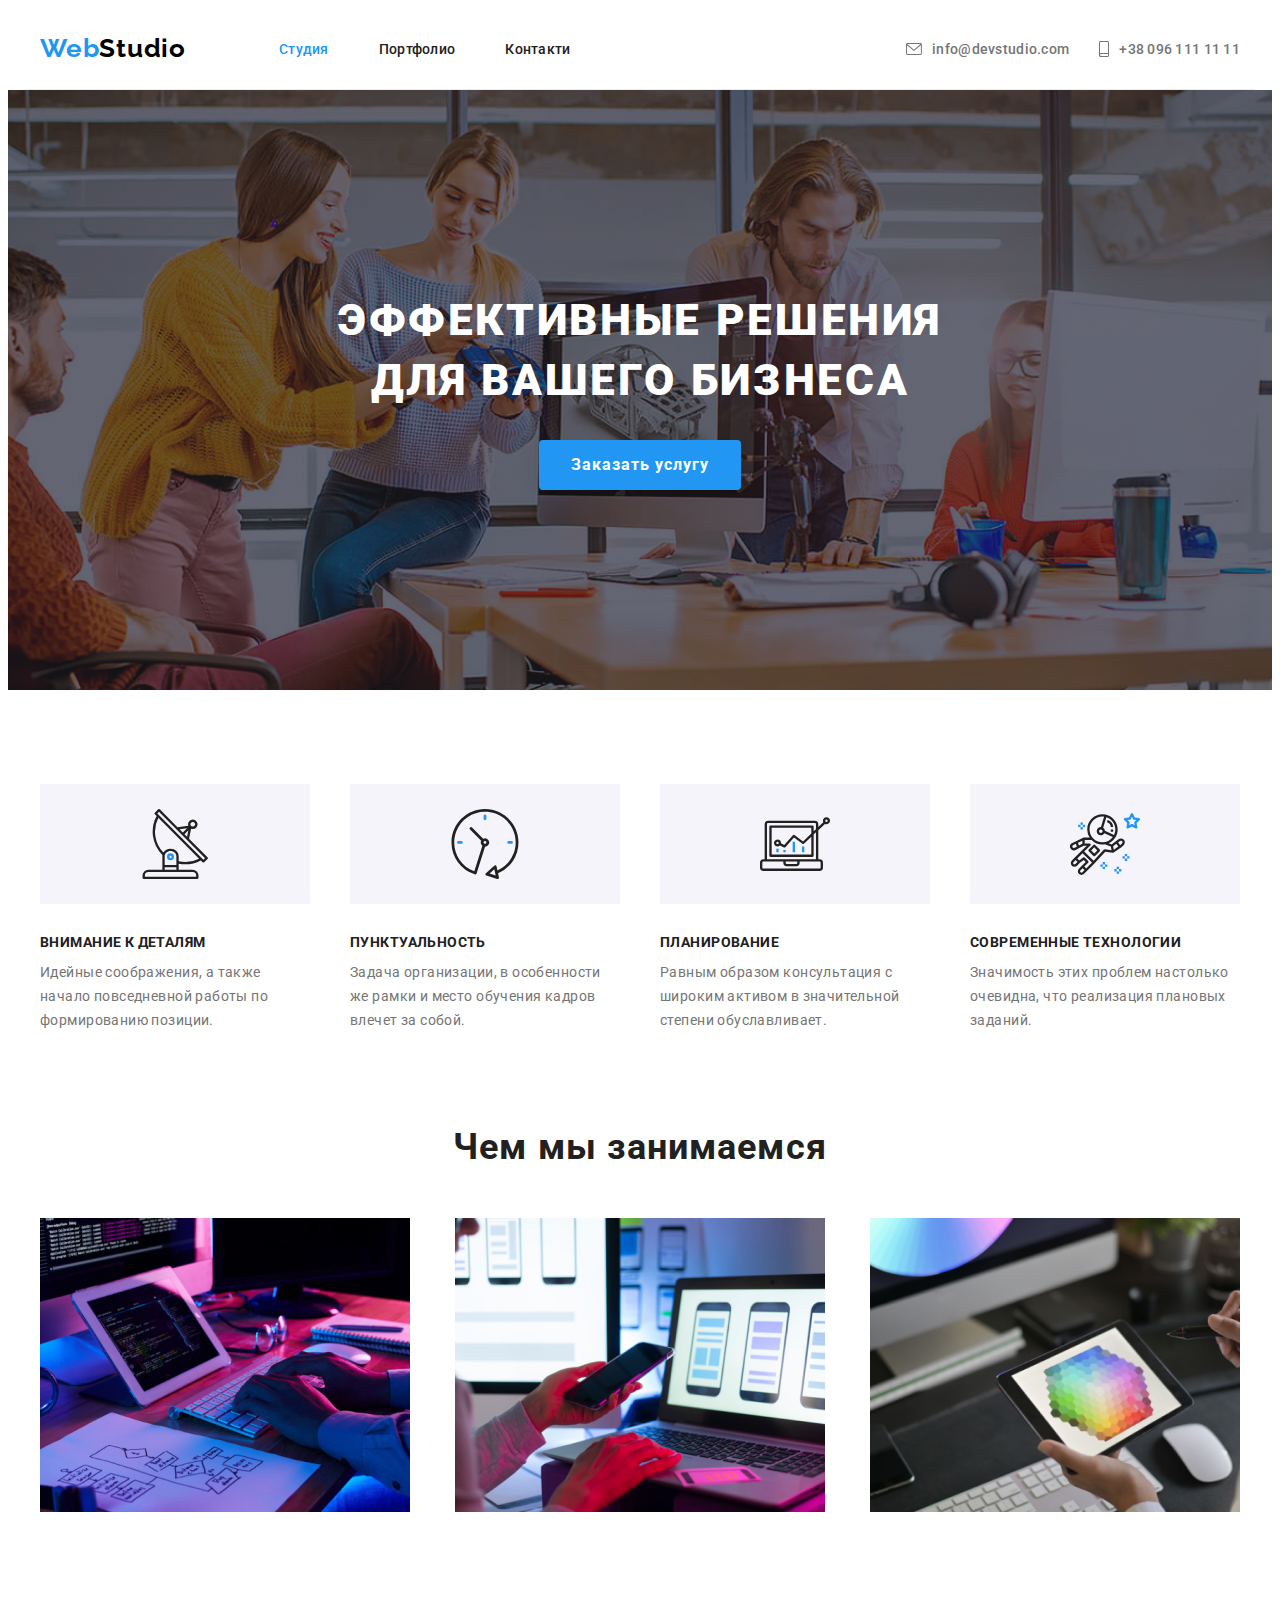
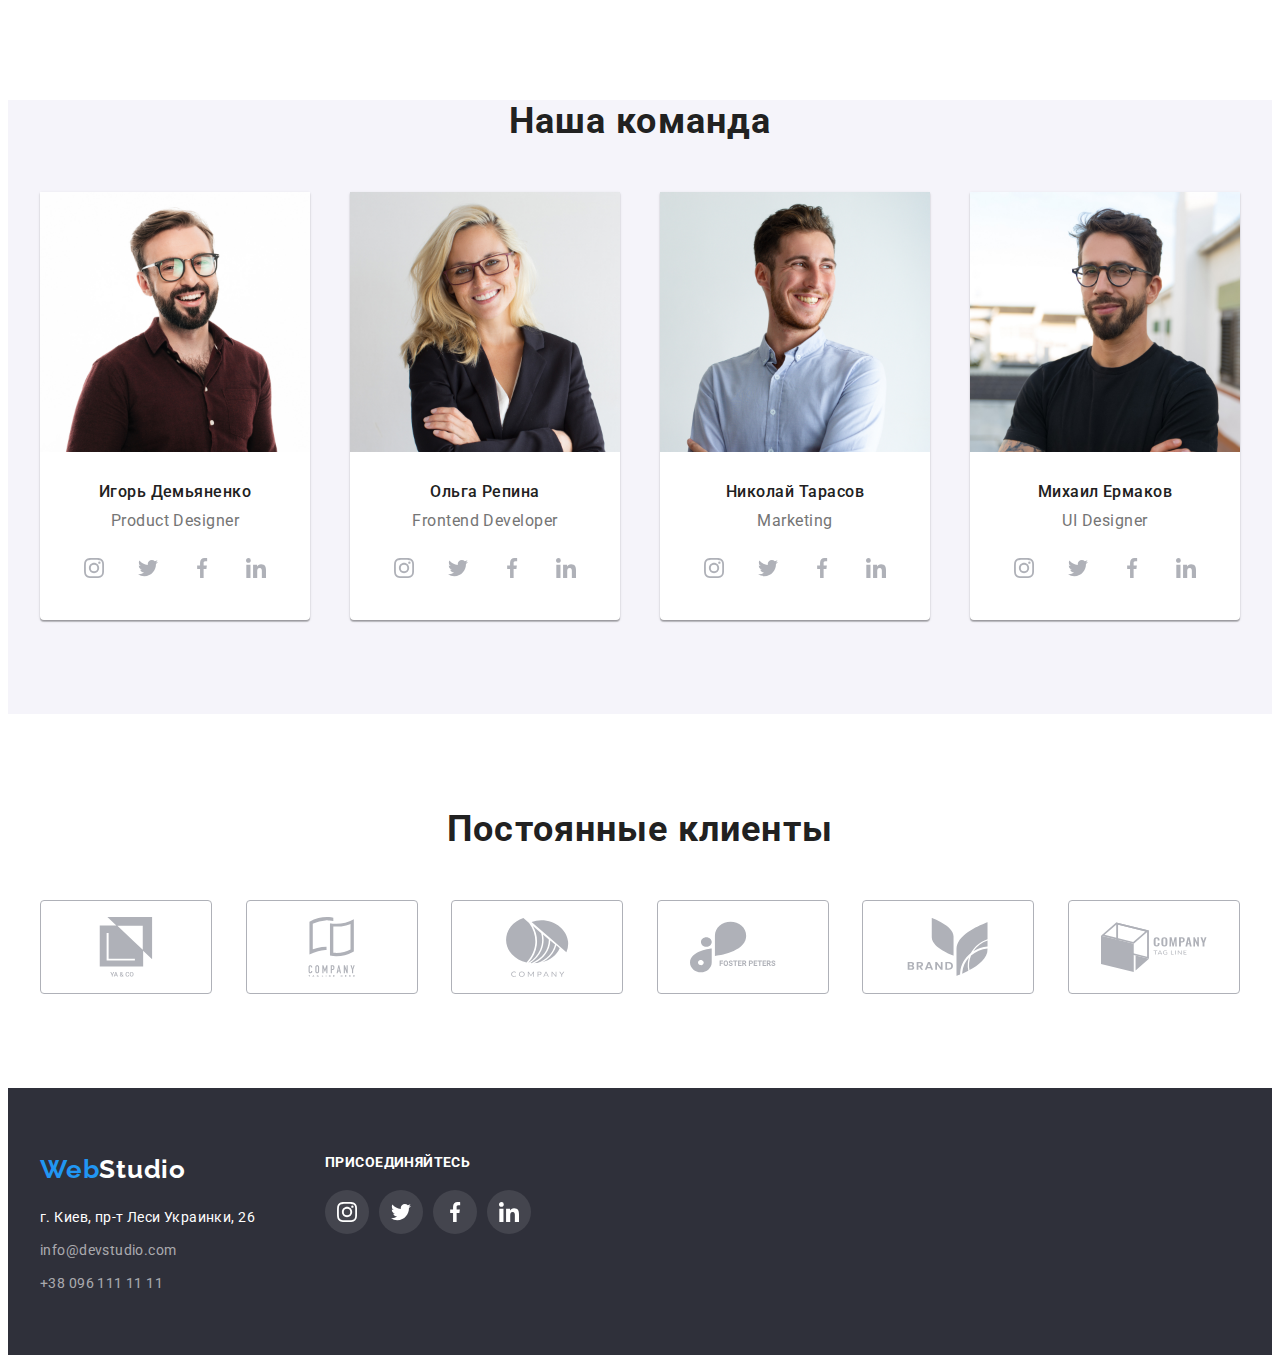
==== commit 5762423f: "finish" ====
--- a/index.html
+++ b/index.html
@@ -28,7 +28,7 @@
         <a class="link logo-header" href="./">Web<span class="logo-header-txt">Studio</span></a>
         <nav class="nav">
           <ul class="header-list list">
-            <li class="header-item"><a class="link header-link" href="">Студия</a></li>
+            <li class="header-item"><a class="link header-link current" href="">Студия</a></li>
             <li class="header-item">
               <a class="link header-link" href="./portfolio.html">Портфолио</a>
             </li>
--- a/сss/style.css
+++ b/сss/style.css
@@ -94,6 +94,7 @@
 /* header */
 
 
+
 .header-link {
     font-weight: 500;
     font-size: 14px;
@@ -126,13 +127,20 @@
 .header-container {
     display: flex;
     align-items: center;
+    border-bottom: 1px solid #ECECEC;
 
 }
 
 .header-list {
     display: flex;
     padding-left: 0;
-}
+
+}
+
+.header-list .link.current {
+    color: var(--accent-color-txt)
+}
+   
 
 .header-item:not(:last-child) {
     margin-right: 50px;
@@ -253,10 +261,11 @@
 
 .icon-benefits-conteiner {
     width: 270px;
+    height: 120px;
  background: var(--light-bg-color);
- padding-top: 25px;
- padding-bottom: 25px;
  margin-bottom: 30px;
+ 
+ display: flex;
 
 }
 
@@ -407,17 +416,20 @@
 }
 
 .clients-link {
-
-}
-
-.clients-item {
     width: 170px;
     height: 92px;
-    border: 1px solid var(--icon-color);
-        border-radius: 4px;
-        display: flex;
+    display: flex;
         justify-content: center;
         align-items: center;
+    border: 1px solid var(--icon-color);
+    border-radius: 4px;
+    color: var(--icon-color);
+    
+
+}
+
+.clients-item {
+    
 }
 
 
@@ -435,11 +447,10 @@
     fill: var(--accent-color-txt);
 }
 
-.clients-link:focus .clients-item,
-.clients-link:hover .clients-item {
-    border: 10px solid var(--accent-color-txt);
-        border-radius: 4px;
-}
+.clients-link:focus, 
+.clients-link:hover {
+    border-color: var(--accent-color-txt);
+}    
 
 /* footer */
 .footer {
@@ -467,16 +478,17 @@
     letter-spacing: 0.03em;
     color: var(--accent-color-txt);
     padding-top: 60px;
-    padding-bottom: 20px;
 }
 
 .footer-address {
+   font-style: normal;
     font-weight: 400;
     font-size: 14px;
     line-height: calc(24/14);
     letter-spacing: 0.03em;
     color: var(--white-color-txt);
     padding-bottom: 60px;
+    margin-top: 20px;
 }
 
 .footer-contact-link {
@@ -605,14 +617,22 @@
     row-gap: 29px;
     margin-bottom: 94px;
 }
+.portf-txt-box {
+    background: #FFFFFF;
+border: 1px solid #EEEEEE;
+padding: 20px 24px;
+}
+
 
 .portf-item:hover,
 .portf-item:focus {
-    background: #FFFFFF;
-    border: 1px solid #EEEEEE;
     box-shadow: 0px 1px 1px rgba(0, 0, 0, 0.12), 0px 4px 4px rgba(0, 0, 0, 0.06), 1px 4px 6px rgba(0, 0, 0, 0.16);
 }
 
 .portf-img {
     max-width: 100%;
+}
+
+.portf-title {
+    margin-bottom: 4px;
 }